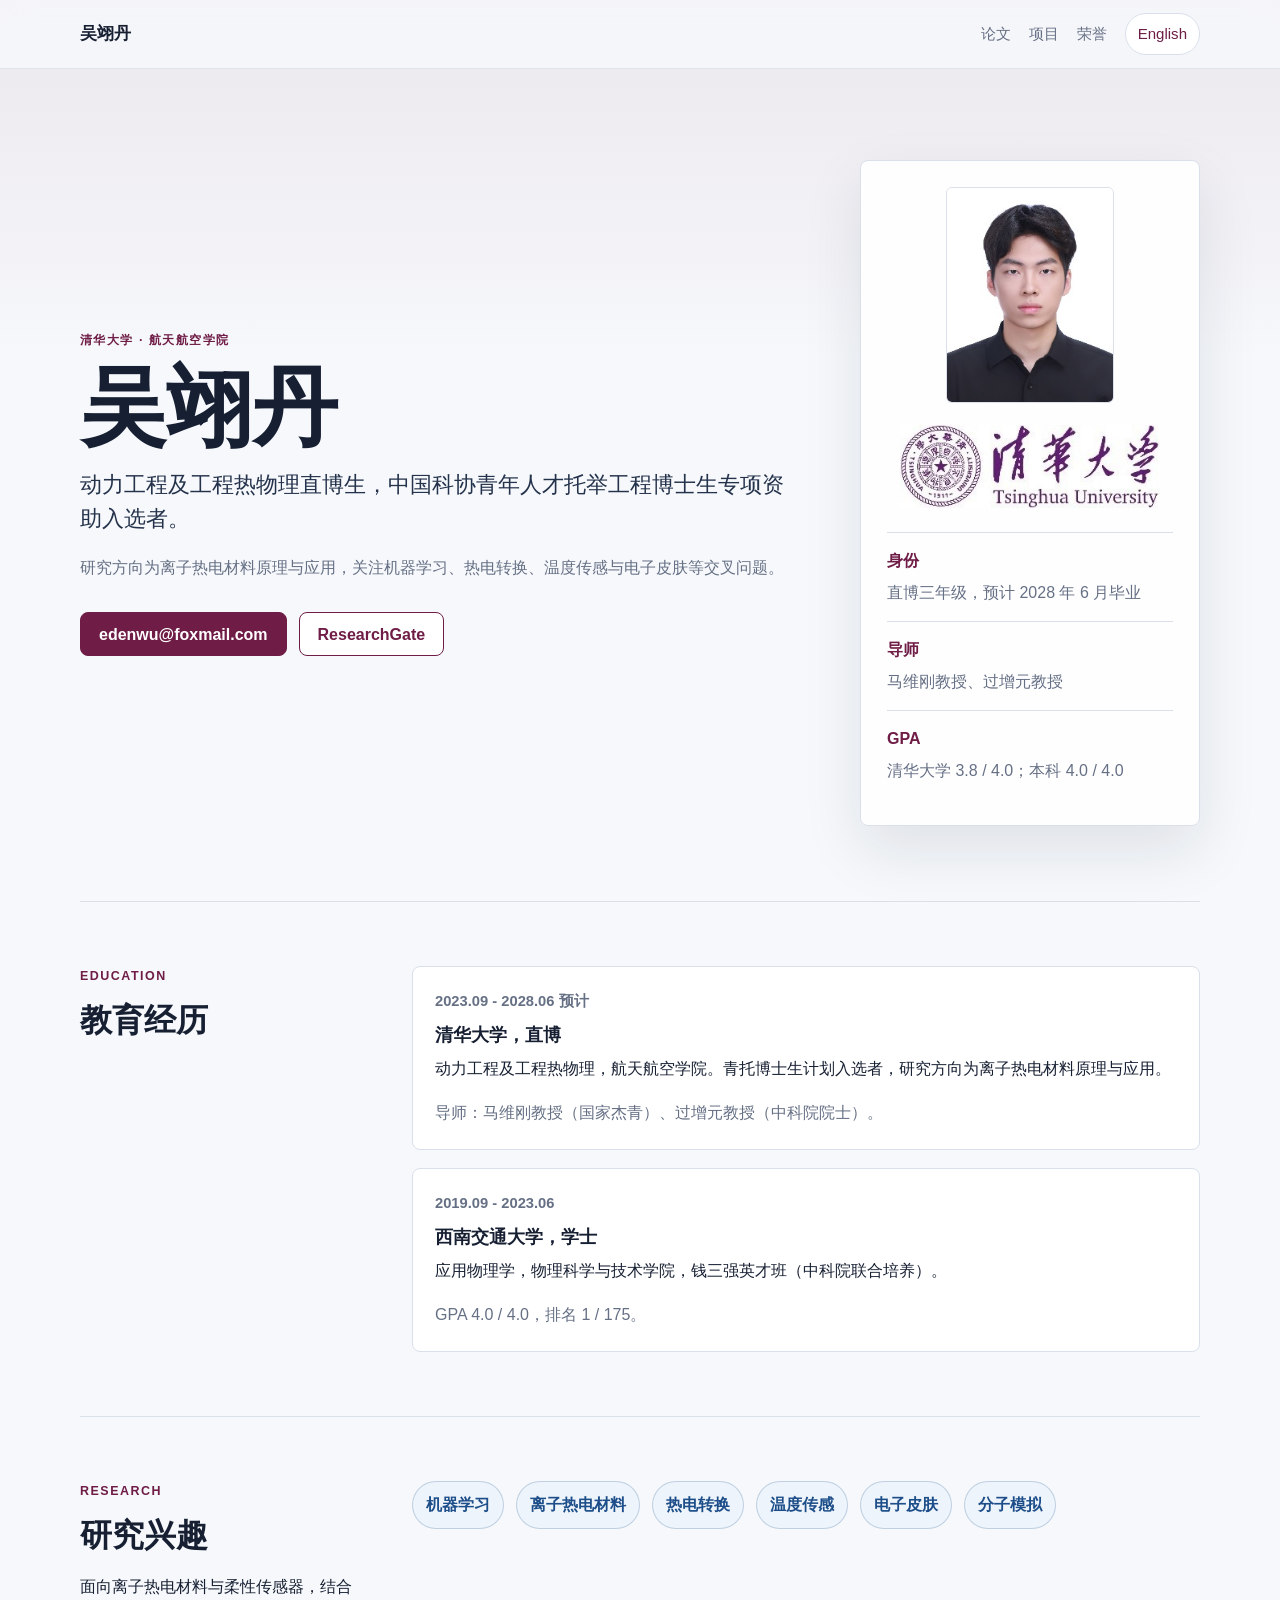
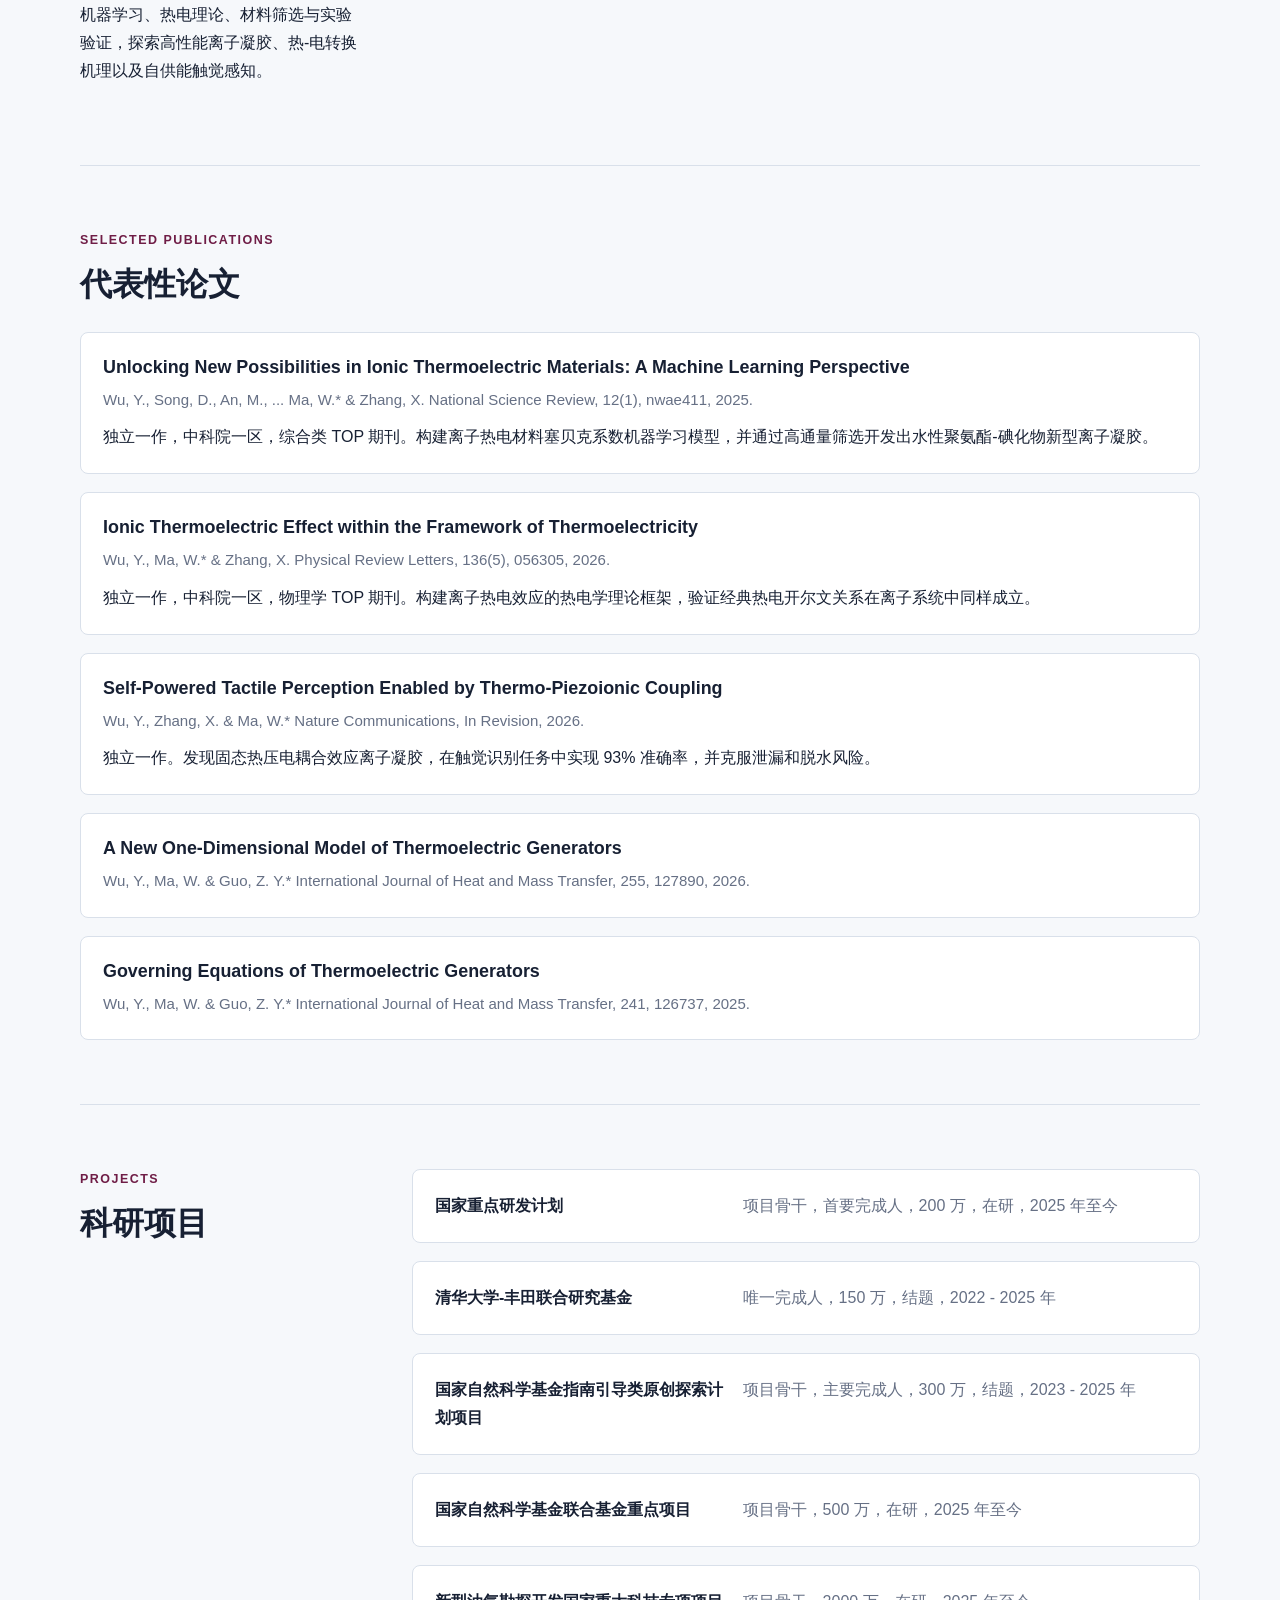
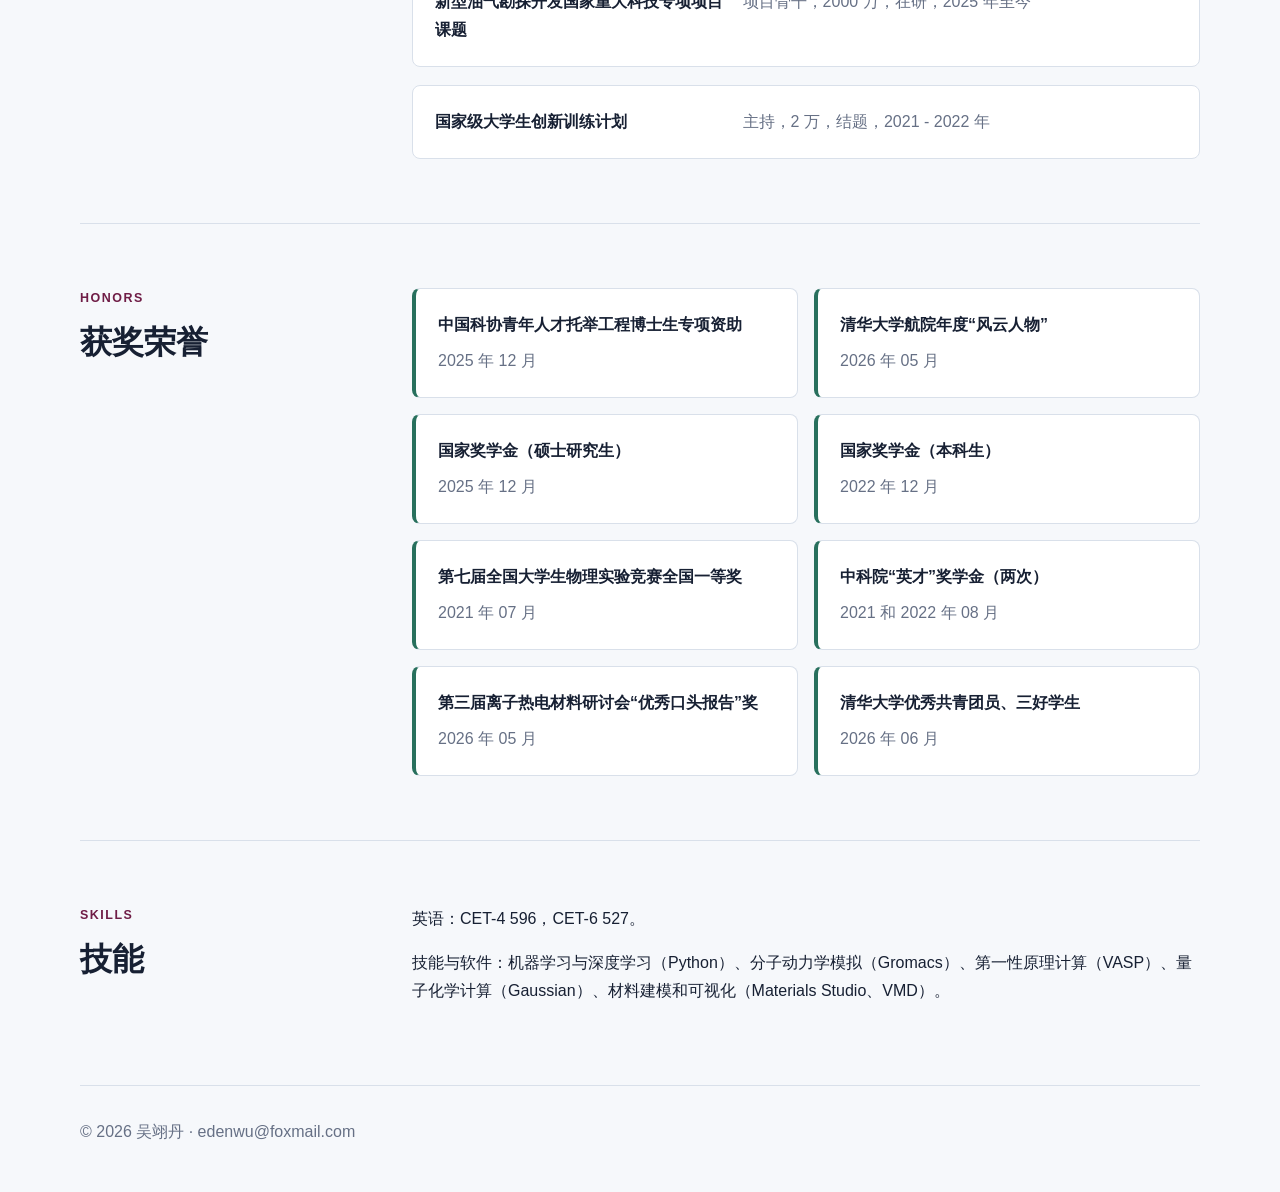
==== index.html @ 61bd654f "Initial personal homepage" ====
<!doctype html>
<html lang="zh-CN">
<head>
  <meta charset="utf-8">
  <meta name="viewport" content="width=device-width, initial-scale=1">
  <meta name="description" content="吴翊丹个人主页，清华大学航天航空学院动力工程及工程热物理直博生。">
  <title>吴翊丹 | 个人主页</title>
  <link rel="stylesheet" href="styles.css">
</head>
<body>
  <header class="site-header">
    <nav class="nav" aria-label="主导航">
      <a class="brand" href="index.html">吴翊丹</a>
      <div class="nav-links">
        <a href="#publications">论文</a>
        <a href="#projects">项目</a>
        <a href="#honors">荣誉</a>
        <a class="language-link" href="en.html" lang="en">English</a>
      </div>
    </nav>
  </header>

  <main>
    <section class="hero">
      <div class="hero-content">
        <p class="eyebrow">清华大学 · 航天航空学院</p>
        <h1>吴翊丹</h1>
        <p class="subtitle">动力工程及工程热物理直博生，中国科协青年人才托举工程博士生专项资助入选者。</p>
        <p class="intro">
          研究方向为离子热电材料原理与应用，关注机器学习、热电转换、温度传感与电子皮肤等交叉问题。
        </p>
        <div class="hero-actions">
          <a class="button" href="mailto:edenwu@foxmail.com">edenwu@foxmail.com</a>
          <a class="button secondary" href="https://www.researchgate.net/profile/Yidan-Wu-10" target="_blank" rel="noreferrer">ResearchGate</a>
        </div>
      </div>
      <aside class="profile-panel" aria-label="个人信息">
        <img class="avatar" src="assets/avatar.jpeg" alt="吴翊丹头像">
        <img class="school-logo" src="assets/tsinghua.jpeg" alt="清华大学">
        <dl class="profile-list">
          <div>
            <dt>身份</dt>
            <dd>直博三年级，预计 2028 年 6 月毕业</dd>
          </div>
          <div>
            <dt>导师</dt>
            <dd>马维刚教授、过增元教授</dd>
          </div>
          <div>
            <dt>GPA</dt>
            <dd>清华大学 3.8 / 4.0；本科 4.0 / 4.0</dd>
          </div>
        </dl>
      </aside>
    </section>

    <section class="section grid-section" id="education">
      <div>
        <p class="section-kicker">Education</p>
        <h2>教育经历</h2>
      </div>
      <div class="timeline">
        <article class="timeline-item">
          <div class="time">2023.09 - 2028.06 预计</div>
          <h3>清华大学，直博</h3>
          <p>动力工程及工程热物理，航天航空学院。青托博士生计划入选者，研究方向为离子热电材料原理与应用。</p>
          <p class="muted">导师：马维刚教授（国家杰青）、过增元教授（中科院院士）。</p>
        </article>
        <article class="timeline-item">
          <div class="time">2019.09 - 2023.06</div>
          <h3>西南交通大学，学士</h3>
          <p>应用物理学，物理科学与技术学院，钱三强英才班（中科院联合培养）。</p>
          <p class="muted">GPA 4.0 / 4.0，排名 1 / 175。</p>
        </article>
      </div>
    </section>

    <section class="section two-column">
      <div>
        <p class="section-kicker">Research</p>
        <h2>研究兴趣</h2>
        <p>
          面向离子热电材料与柔性传感器，结合机器学习、热电理论、材料筛选与实验验证，探索高性能离子凝胶、热-电转换机理以及自供能触觉感知。
        </p>
      </div>
      <div class="keyword-list" aria-label="关键词">
        <span>机器学习</span>
        <span>离子热电材料</span>
        <span>热电转换</span>
        <span>温度传感</span>
        <span>电子皮肤</span>
        <span>分子模拟</span>
      </div>
    </section>

    <section class="section" id="publications">
      <div class="section-heading">
        <p class="section-kicker">Selected Publications</p>
        <h2>代表性论文</h2>
      </div>
      <div class="publication-list">
        <article class="publication">
          <h3>Unlocking New Possibilities in Ionic Thermoelectric Materials: A Machine Learning Perspective</h3>
          <p class="meta">Wu, Y., Song, D., An, M., ... Ma, W.* &amp; Zhang, X. National Science Review, 12(1), nwae411, 2025.</p>
          <p>独立一作，中科院一区，综合类 TOP 期刊。构建离子热电材料塞贝克系数机器学习模型，并通过高通量筛选开发出水性聚氨酯-碘化物新型离子凝胶。</p>
        </article>
        <article class="publication">
          <h3>Ionic Thermoelectric Effect within the Framework of Thermoelectricity</h3>
          <p class="meta">Wu, Y., Ma, W.* &amp; Zhang, X. Physical Review Letters, 136(5), 056305, 2026.</p>
          <p>独立一作，中科院一区，物理学 TOP 期刊。构建离子热电效应的热电学理论框架，验证经典热电开尔文关系在离子系统中同样成立。</p>
        </article>
        <article class="publication">
          <h3>Self-Powered Tactile Perception Enabled by Thermo-Piezoionic Coupling</h3>
          <p class="meta">Wu, Y., Zhang, X. &amp; Ma, W.* Nature Communications, In Revision, 2026.</p>
          <p>独立一作。发现固态热压电耦合效应离子凝胶，在触觉识别任务中实现 93% 准确率，并克服泄漏和脱水风险。</p>
        </article>
        <article class="publication">
          <h3>A New One-Dimensional Model of Thermoelectric Generators</h3>
          <p class="meta">Wu, Y., Ma, W. &amp; Guo, Z. Y.* International Journal of Heat and Mass Transfer, 255, 127890, 2026.</p>
        </article>
        <article class="publication">
          <h3>Governing Equations of Thermoelectric Generators</h3>
          <p class="meta">Wu, Y., Ma, W. &amp; Guo, Z. Y.* International Journal of Heat and Mass Transfer, 241, 126737, 2025.</p>
        </article>
      </div>
    </section>

    <section class="section grid-section" id="projects">
      <div>
        <p class="section-kicker">Projects</p>
        <h2>科研项目</h2>
      </div>
      <div class="compact-list">
        <p><strong>国家重点研发计划</strong><span>项目骨干，首要完成人，200 万，在研，2025 年至今</span></p>
        <p><strong>清华大学-丰田联合研究基金</strong><span>唯一完成人，150 万，结题，2022 - 2025 年</span></p>
        <p><strong>国家自然科学基金指南引导类原创探索计划项目</strong><span>项目骨干，主要完成人，300 万，结题，2023 - 2025 年</span></p>
        <p><strong>国家自然科学基金联合基金重点项目</strong><span>项目骨干，500 万，在研，2025 年至今</span></p>
        <p><strong>新型油气勘探开发国家重大科技专项项目课题</strong><span>项目骨干，2000 万，在研，2025 年至今</span></p>
        <p><strong>国家级大学生创新训练计划</strong><span>主持，2 万，结题，2021 - 2022 年</span></p>
      </div>
    </section>

    <section class="section grid-section" id="honors">
      <div>
        <p class="section-kicker">Honors</p>
        <h2>获奖荣誉</h2>
      </div>
      <div class="honor-grid">
        <article><strong>中国科协青年人才托举工程博士生专项资助</strong><span>2025 年 12 月</span></article>
        <article><strong>清华大学航院年度“风云人物”</strong><span>2026 年 05 月</span></article>
        <article><strong>国家奖学金（硕士研究生）</strong><span>2025 年 12 月</span></article>
        <article><strong>国家奖学金（本科生）</strong><span>2022 年 12 月</span></article>
        <article><strong>第七届全国大学生物理实验竞赛全国一等奖</strong><span>2021 年 07 月</span></article>
        <article><strong>中科院“英才”奖学金（两次）</strong><span>2021 和 2022 年 08 月</span></article>
        <article><strong>第三届离子热电材料研讨会“优秀口头报告”奖</strong><span>2026 年 05 月</span></article>
        <article><strong>清华大学优秀共青团员、三好学生</strong><span>2026 年 06 月</span></article>
      </div>
    </section>

    <section class="section two-column" id="skills">
      <div>
        <p class="section-kicker">Skills</p>
        <h2>技能</h2>
      </div>
      <div>
        <p>英语：CET-4 596，CET-6 527。</p>
        <p>技能与软件：机器学习与深度学习（Python）、分子动力学模拟（Gromacs）、第一性原理计算（VASP）、量子化学计算（Gaussian）、材料建模和可视化（Materials Studio、VMD）。</p>
      </div>
    </section>
  </main>

  <footer class="footer">
    <p>© 2026 吴翊丹 · <a href="mailto:edenwu@foxmail.com">edenwu@foxmail.com</a></p>
  </footer>
</body>
</html>
---- styles.css ----
:root {
  --bg: #f6f8fb;
  --paper: #ffffff;
  --ink: #172033;
  --muted: #667085;
  --line: #d9e0ea;
  --accent: #6f1d46;
  --accent-dark: #4d1431;
  --accent-soft: #f3e8ee;
  --blue: #1d4e89;
  --green: #28705d;
  --shadow: 0 24px 60px rgba(23, 32, 51, 0.10);
  font-family: "Segoe UI", "Noto Sans SC", "Microsoft YaHei", Arial, sans-serif;
}

* {
  box-sizing: border-box;
}

html {
  scroll-behavior: smooth;
}

body {
  margin: 0;
  background:
    linear-gradient(180deg, rgba(111, 29, 70, 0.08), rgba(246, 248, 251, 0) 360px),
    var(--bg);
  color: var(--ink);
  font-size: 16px;
  line-height: 1.75;
}

a {
  color: inherit;
  text-decoration: none;
}

a:hover {
  color: var(--accent);
}

.site-header {
  position: sticky;
  top: 0;
  z-index: 10;
  background: rgba(246, 248, 251, 0.88);
  border-bottom: 1px solid rgba(217, 224, 234, 0.8);
  backdrop-filter: blur(16px);
}

.nav {
  width: min(1120px, calc(100% - 40px));
  min-height: 68px;
  margin: 0 auto;
  display: flex;
  align-items: center;
  justify-content: space-between;
  gap: 24px;
}

.brand {
  font-weight: 800;
  font-size: 1.05rem;
  letter-spacing: 0;
}

.nav-links {
  display: flex;
  align-items: center;
  gap: 18px;
  color: var(--muted);
  font-size: 0.94rem;
  white-space: nowrap;
}

.language-link {
  padding: 7px 12px;
  border: 1px solid var(--line);
  border-radius: 999px;
  color: var(--accent);
  background: var(--paper);
}

main {
  width: min(1120px, calc(100% - 40px));
  margin: 0 auto;
}

.hero {
  min-height: calc(100vh - 68px);
  padding: 72px 0 56px;
  display: grid;
  grid-template-columns: minmax(0, 1fr) 340px;
  align-items: center;
  gap: 56px;
}

.eyebrow,
.section-kicker {
  margin: 0 0 12px;
  color: var(--accent);
  font-size: 0.78rem;
  font-weight: 800;
  letter-spacing: 0.12em;
  text-transform: uppercase;
}

h1,
h2,
h3,
p {
  margin-top: 0;
}

h1 {
  margin-bottom: 18px;
  font-size: clamp(3rem, 8vw, 5.4rem);
  line-height: 1;
  letter-spacing: 0;
}

h2 {
  margin-bottom: 18px;
  font-size: 2rem;
  line-height: 1.25;
}

h3 {
  margin-bottom: 8px;
  font-size: 1.12rem;
  line-height: 1.35;
}

.subtitle {
  max-width: 760px;
  margin-bottom: 18px;
  font-size: 1.38rem;
  line-height: 1.55;
  color: #24324b;
}

.intro {
  max-width: 720px;
  color: var(--muted);
}

.hero-actions {
  display: flex;
  flex-wrap: wrap;
  gap: 12px;
  margin-top: 30px;
}

.button {
  display: inline-flex;
  align-items: center;
  justify-content: center;
  min-height: 44px;
  padding: 10px 18px;
  border-radius: 8px;
  border: 1px solid var(--accent);
  background: var(--accent);
  color: #fff;
  font-weight: 700;
  line-height: 1.2;
}

.button:hover {
  color: #fff;
  background: var(--accent-dark);
}

.button.secondary {
  background: var(--paper);
  color: var(--accent);
}

.button.secondary:hover {
  background: var(--accent-soft);
  color: var(--accent-dark);
}

.profile-panel {
  padding: 26px;
  border: 1px solid var(--line);
  border-radius: 8px;
  background: rgba(255, 255, 255, 0.92);
  box-shadow: var(--shadow);
}

.avatar {
  display: block;
  width: 168px;
  height: 216px;
  margin: 0 auto 22px;
  object-fit: cover;
  border-radius: 6px;
  border: 1px solid var(--line);
}

.school-logo {
  display: block;
  width: 100%;
  max-width: 260px;
  margin: 0 auto 24px;
  height: auto;
}

.profile-list {
  margin: 0;
}

.profile-list div {
  padding: 14px 0;
  border-top: 1px solid var(--line);
}

.profile-list dt {
  margin-bottom: 4px;
  color: var(--accent);
  font-weight: 800;
}

.profile-list dd {
  margin: 0;
  color: var(--muted);
}

.section {
  padding: 64px 0;
  border-top: 1px solid var(--line);
}

.grid-section,
.two-column {
  display: grid;
  grid-template-columns: 280px minmax(0, 1fr);
  gap: 52px;
}

.section-heading {
  max-width: 760px;
  margin-bottom: 28px;
}

.timeline,
.publication-list,
.compact-list {
  display: grid;
  gap: 18px;
}

.timeline-item,
.publication,
.compact-list p,
.honor-grid article {
  margin: 0;
  padding: 22px;
  border: 1px solid var(--line);
  border-radius: 8px;
  background: var(--paper);
}

.time,
.meta,
.muted {
  color: var(--muted);
}

.time {
  margin-bottom: 8px;
  font-size: 0.92rem;
  font-weight: 700;
}

.meta {
  margin-bottom: 10px;
  font-size: 0.94rem;
}

.publication p:last-child,
.timeline-item p:last-child,
.compact-list p:last-child,
.honor-grid article:last-child {
  margin-bottom: 0;
}

.keyword-list {
  display: flex;
  flex-wrap: wrap;
  align-content: flex-start;
  gap: 12px;
}

.keyword-list span {
  padding: 9px 13px;
  border: 1px solid rgba(29, 78, 137, 0.22);
  border-radius: 999px;
  background: #edf4fb;
  color: var(--blue);
  font-weight: 700;
}

.compact-list p {
  display: grid;
  grid-template-columns: minmax(180px, 0.8fr) minmax(0, 1.2fr);
  gap: 18px;
}

.compact-list span,
.honor-grid span {
  color: var(--muted);
}

.honor-grid {
  display: grid;
  grid-template-columns: repeat(2, minmax(0, 1fr));
  gap: 16px;
}

.honor-grid article {
  display: grid;
  gap: 8px;
  border-left: 4px solid var(--green);
}

.footer {
  width: min(1120px, calc(100% - 40px));
  margin: 0 auto;
  padding: 32px 0 46px;
  color: var(--muted);
  border-top: 1px solid var(--line);
}

.footer p {
  margin: 0;
}

@media (max-width: 900px) {
  .hero,
  .grid-section,
  .two-column {
    grid-template-columns: 1fr;
  }

  .hero {
    min-height: auto;
    padding-top: 48px;
    gap: 34px;
  }

  .profile-panel {
    max-width: 420px;
  }

  .honor-grid {
    grid-template-columns: 1fr;
  }
}

@media (max-width: 640px) {
  .nav {
    width: min(100% - 28px, 1120px);
    min-height: auto;
    padding: 14px 0;
    align-items: flex-start;
    flex-direction: column;
    gap: 10px;
  }

  .nav-links {
    width: 100%;
    gap: 10px;
    overflow-x: auto;
    padding-bottom: 2px;
  }

  main,
  .footer {
    width: min(100% - 28px, 1120px);
  }

  .hero {
    padding: 36px 0 44px;
  }

  h1 {
    font-size: 3rem;
  }

  h2 {
    font-size: 1.55rem;
  }

  .subtitle {
    font-size: 1.1rem;
  }

  .button {
    width: 100%;
  }

  .profile-panel,
  .timeline-item,
  .publication,
  .compact-list p,
  .honor-grid article {
    padding: 18px;
  }

  .compact-list p {
    grid-template-columns: 1fr;
    gap: 8px;
  }
}
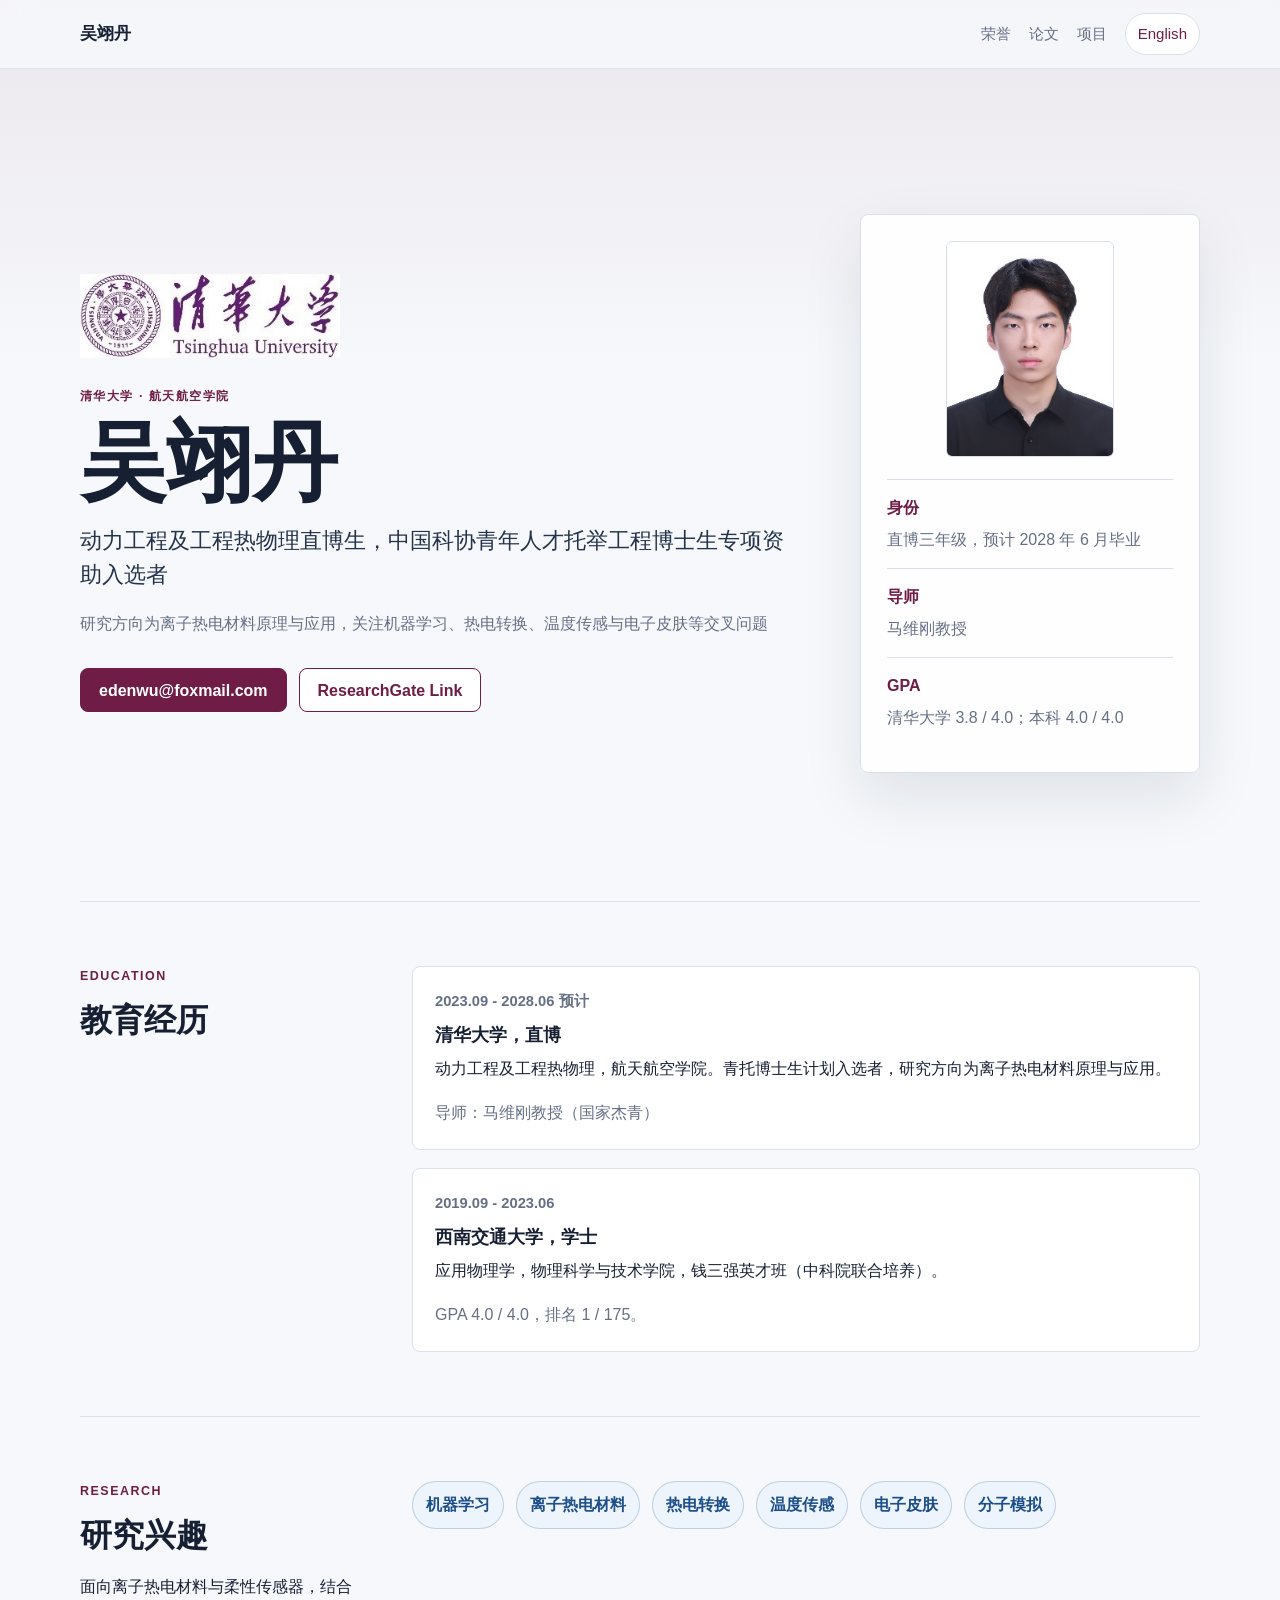
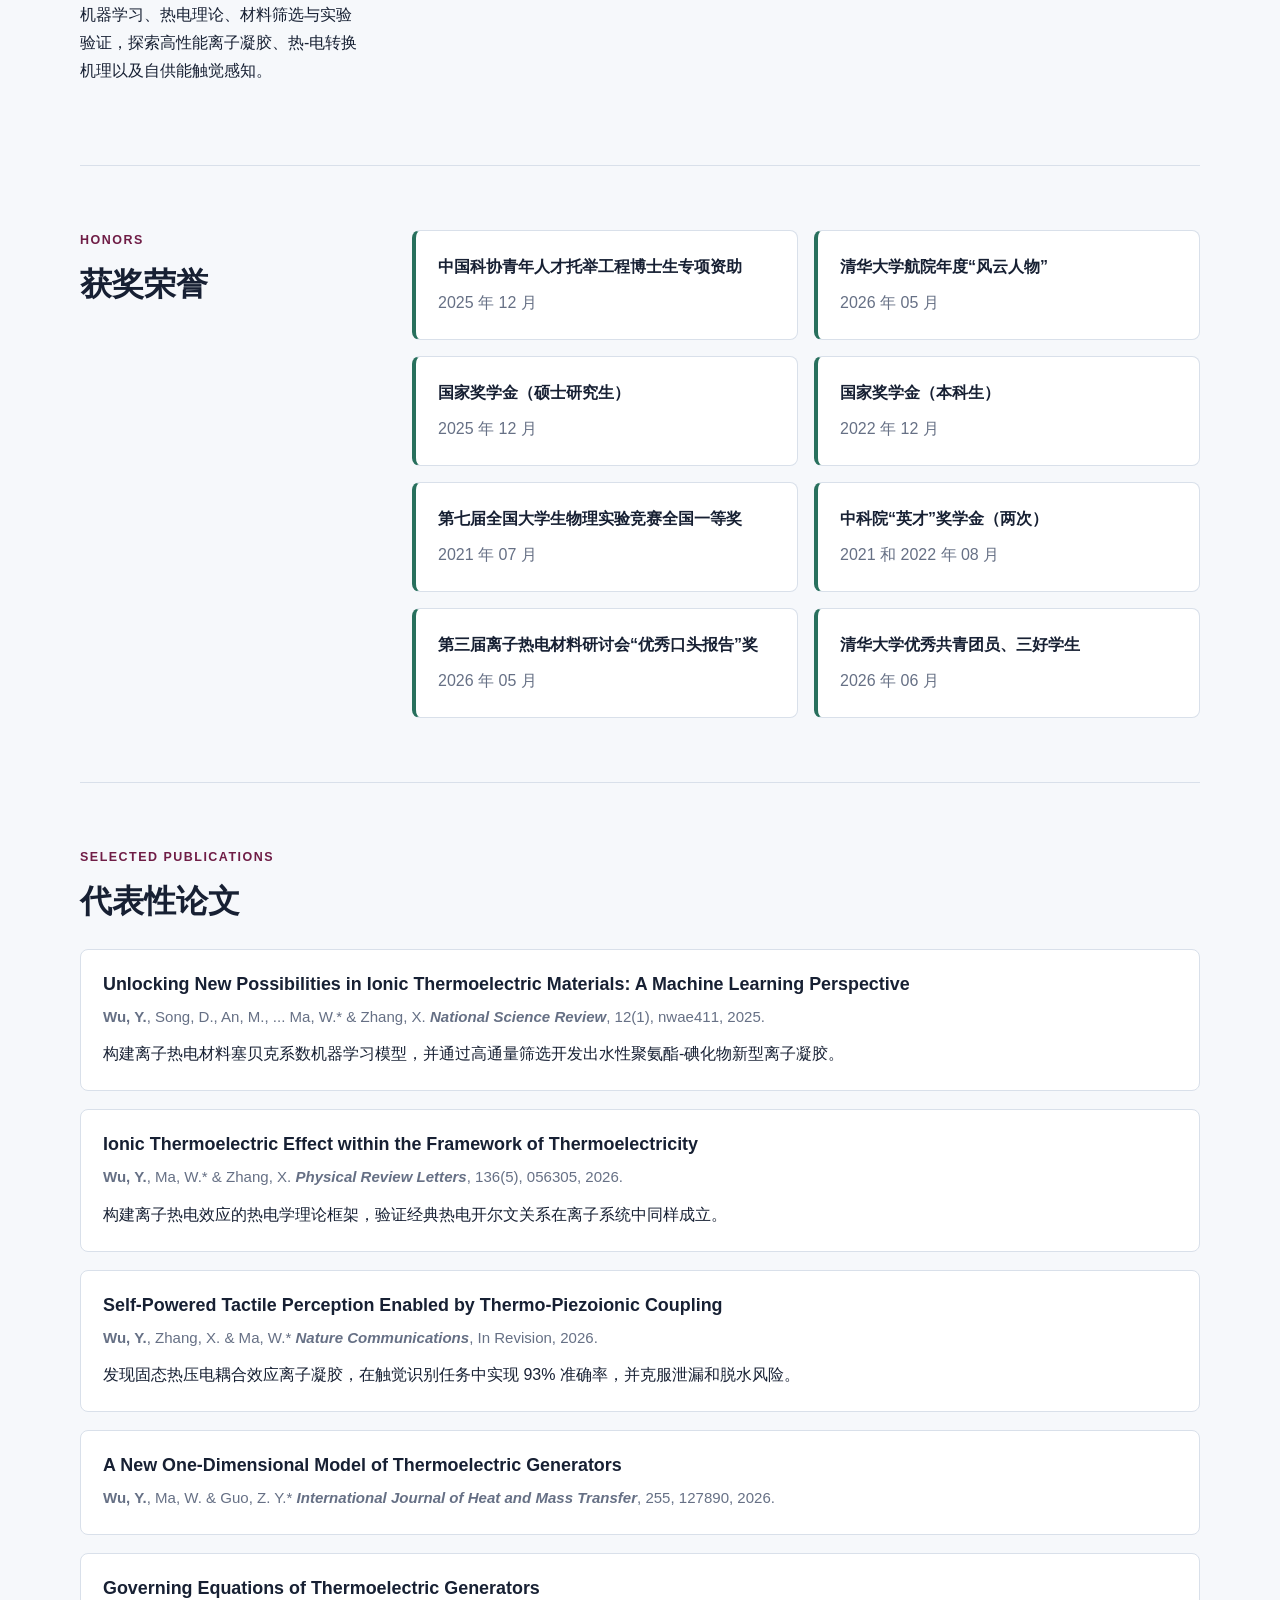
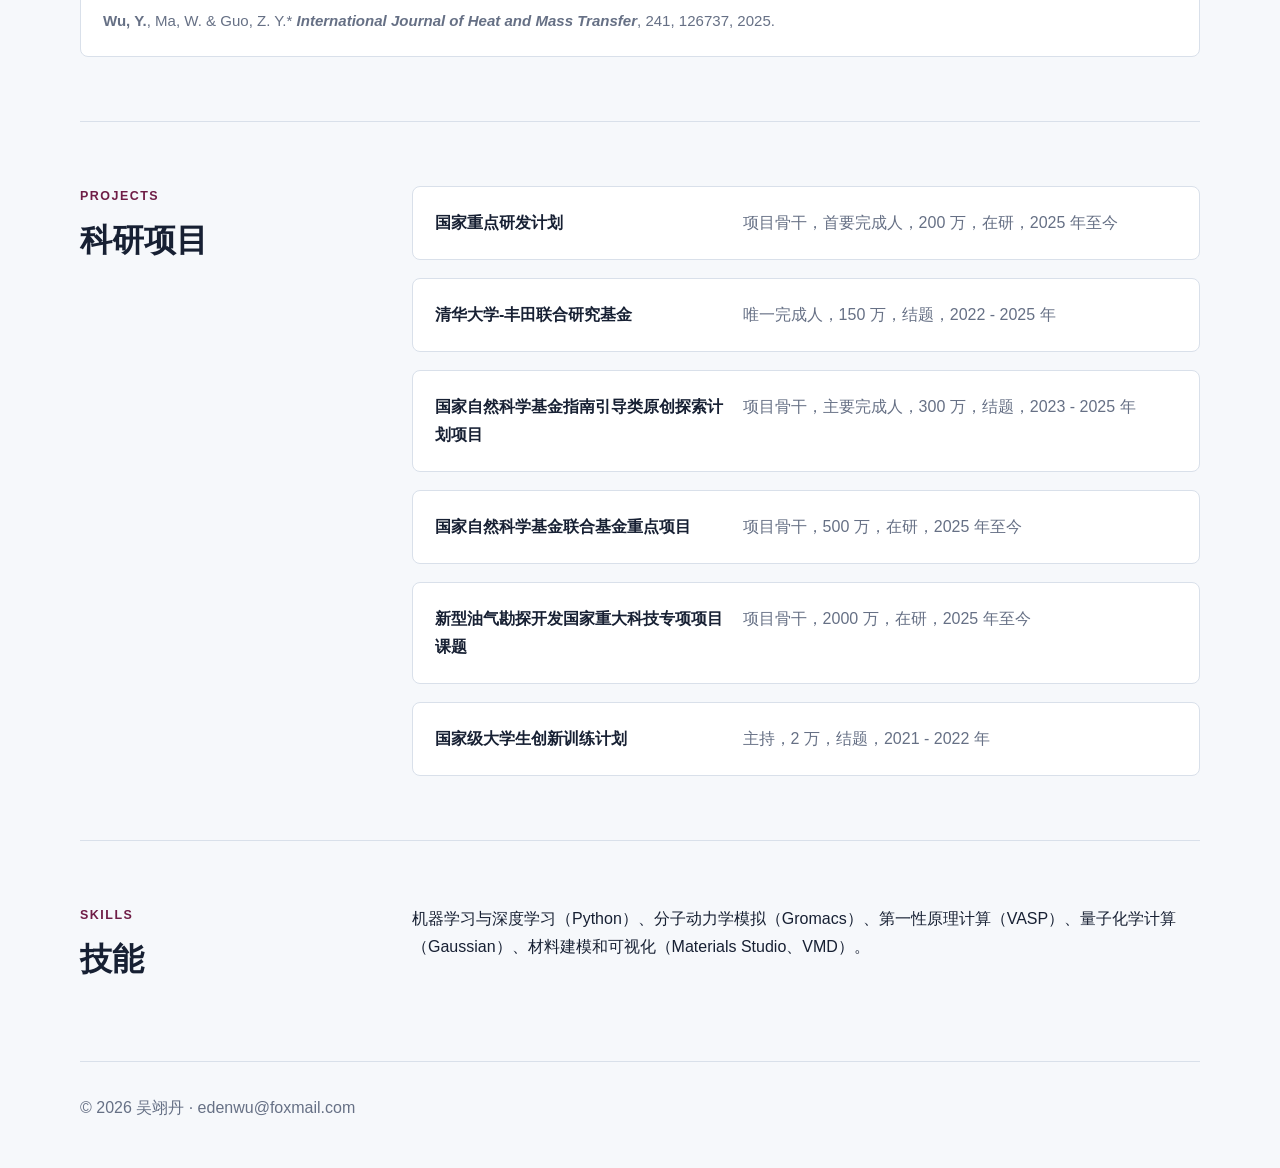
==== commit ceba80ff: "Refine homepage content" ====
--- a/index.html
+++ b/index.html
@@ -12,9 +12,9 @@
     <nav class="nav" aria-label="主导航">
       <a class="brand" href="index.html">吴翊丹</a>
       <div class="nav-links">
+        <a href="#honors">荣誉</a>
         <a href="#publications">论文</a>
         <a href="#projects">项目</a>
-        <a href="#honors">荣誉</a>
         <a class="language-link" href="en.html" lang="en">English</a>
       </div>
     </nav>
@@ -23,20 +23,20 @@
   <main>
     <section class="hero">
       <div class="hero-content">
+        <img class="hero-school-logo" src="assets/tsinghua.jpeg" alt="清华大学">
         <p class="eyebrow">清华大学 · 航天航空学院</p>
         <h1>吴翊丹</h1>
-        <p class="subtitle">动力工程及工程热物理直博生，中国科协青年人才托举工程博士生专项资助入选者。</p>
+        <p class="subtitle">动力工程及工程热物理直博生，中国科协青年人才托举工程博士生专项资助入选者</p>
         <p class="intro">
-          研究方向为离子热电材料原理与应用，关注机器学习、热电转换、温度传感与电子皮肤等交叉问题。
+          研究方向为离子热电材料原理与应用，关注机器学习、热电转换、温度传感与电子皮肤等交叉问题
         </p>
         <div class="hero-actions">
           <a class="button" href="mailto:edenwu@foxmail.com">edenwu@foxmail.com</a>
-          <a class="button secondary" href="https://www.researchgate.net/profile/Yidan-Wu-10" target="_blank" rel="noreferrer">ResearchGate</a>
+          <a class="button secondary" href="https://www.researchgate.net/profile/Yidan-Wu-10" target="_blank" rel="noreferrer">ResearchGate Link</a>
         </div>
       </div>
       <aside class="profile-panel" aria-label="个人信息">
         <img class="avatar" src="assets/avatar.jpeg" alt="吴翊丹头像">
-        <img class="school-logo" src="assets/tsinghua.jpeg" alt="清华大学">
         <dl class="profile-list">
           <div>
             <dt>身份</dt>
@@ -44,7 +44,7 @@
           </div>
           <div>
             <dt>导师</dt>
-            <dd>马维刚教授、过增元教授</dd>
+            <dd>马维刚教授</dd>
           </div>
           <div>
             <dt>GPA</dt>
@@ -64,7 +64,7 @@
           <div class="time">2023.09 - 2028.06 预计</div>
           <h3>清华大学，直博</h3>
           <p>动力工程及工程热物理，航天航空学院。青托博士生计划入选者，研究方向为离子热电材料原理与应用。</p>
-          <p class="muted">导师：马维刚教授（国家杰青）、过增元教授（中科院院士）。</p>
+          <p class="muted">导师：马维刚教授（国家杰青）</p>
         </article>
         <article class="timeline-item">
           <div class="time">2019.09 - 2023.06</div>
@@ -93,6 +93,23 @@
       </div>
     </section>
 
+    <section class="section grid-section" id="honors">
+      <div>
+        <p class="section-kicker">Honors</p>
+        <h2>获奖荣誉</h2>
+      </div>
+      <div class="honor-grid">
+        <article><strong>中国科协青年人才托举工程博士生专项资助</strong><span>2025 年 12 月</span></article>
+        <article><strong>清华大学航院年度“风云人物”</strong><span>2026 年 05 月</span></article>
+        <article><strong>国家奖学金（硕士研究生）</strong><span>2025 年 12 月</span></article>
+        <article><strong>国家奖学金（本科生）</strong><span>2022 年 12 月</span></article>
+        <article><strong>第七届全国大学生物理实验竞赛全国一等奖</strong><span>2021 年 07 月</span></article>
+        <article><strong>中科院“英才”奖学金（两次）</strong><span>2021 和 2022 年 08 月</span></article>
+        <article><strong>第三届离子热电材料研讨会“优秀口头报告”奖</strong><span>2026 年 05 月</span></article>
+        <article><strong>清华大学优秀共青团员、三好学生</strong><span>2026 年 06 月</span></article>
+      </div>
+    </section>
+
     <section class="section" id="publications">
       <div class="section-heading">
         <p class="section-kicker">Selected Publications</p>
@@ -101,26 +118,26 @@
       <div class="publication-list">
         <article class="publication">
           <h3>Unlocking New Possibilities in Ionic Thermoelectric Materials: A Machine Learning Perspective</h3>
-          <p class="meta">Wu, Y., Song, D., An, M., ... Ma, W.* &amp; Zhang, X. National Science Review, 12(1), nwae411, 2025.</p>
-          <p>独立一作，中科院一区，综合类 TOP 期刊。构建离子热电材料塞贝克系数机器学习模型，并通过高通量筛选开发出水性聚氨酯-碘化物新型离子凝胶。</p>
+          <p class="meta"><strong>Wu, Y.</strong>, Song, D., An, M., ... Ma, W.* &amp; Zhang, X. <strong><em>National Science Review</em></strong>, 12(1), nwae411, 2025.</p>
+          <p>构建离子热电材料塞贝克系数机器学习模型，并通过高通量筛选开发出水性聚氨酯-碘化物新型离子凝胶。</p>
         </article>
         <article class="publication">
           <h3>Ionic Thermoelectric Effect within the Framework of Thermoelectricity</h3>
-          <p class="meta">Wu, Y., Ma, W.* &amp; Zhang, X. Physical Review Letters, 136(5), 056305, 2026.</p>
-          <p>独立一作，中科院一区，物理学 TOP 期刊。构建离子热电效应的热电学理论框架，验证经典热电开尔文关系在离子系统中同样成立。</p>
+          <p class="meta"><strong>Wu, Y.</strong>, Ma, W.* &amp; Zhang, X. <strong><em>Physical Review Letters</em></strong>, 136(5), 056305, 2026.</p>
+          <p>构建离子热电效应的热电学理论框架，验证经典热电开尔文关系在离子系统中同样成立。</p>
         </article>
         <article class="publication">
           <h3>Self-Powered Tactile Perception Enabled by Thermo-Piezoionic Coupling</h3>
-          <p class="meta">Wu, Y., Zhang, X. &amp; Ma, W.* Nature Communications, In Revision, 2026.</p>
-          <p>独立一作。发现固态热压电耦合效应离子凝胶，在触觉识别任务中实现 93% 准确率，并克服泄漏和脱水风险。</p>
+          <p class="meta"><strong>Wu, Y.</strong>, Zhang, X. &amp; Ma, W.* <strong><em>Nature Communications</em></strong>, In Revision, 2026.</p>
+          <p>发现固态热压电耦合效应离子凝胶，在触觉识别任务中实现 93% 准确率，并克服泄漏和脱水风险。</p>
         </article>
         <article class="publication">
           <h3>A New One-Dimensional Model of Thermoelectric Generators</h3>
-          <p class="meta">Wu, Y., Ma, W. &amp; Guo, Z. Y.* International Journal of Heat and Mass Transfer, 255, 127890, 2026.</p>
+          <p class="meta"><strong>Wu, Y.</strong>, Ma, W. &amp; Guo, Z. Y.* <strong><em>International Journal of Heat and Mass Transfer</em></strong>, 255, 127890, 2026.</p>
         </article>
         <article class="publication">
           <h3>Governing Equations of Thermoelectric Generators</h3>
-          <p class="meta">Wu, Y., Ma, W. &amp; Guo, Z. Y.* International Journal of Heat and Mass Transfer, 241, 126737, 2025.</p>
+          <p class="meta"><strong>Wu, Y.</strong>, Ma, W. &amp; Guo, Z. Y.* <strong><em>International Journal of Heat and Mass Transfer</em></strong>, 241, 126737, 2025.</p>
         </article>
       </div>
     </section>
@@ -140,31 +157,13 @@
       </div>
     </section>
 
-    <section class="section grid-section" id="honors">
-      <div>
-        <p class="section-kicker">Honors</p>
-        <h2>获奖荣誉</h2>
-      </div>
-      <div class="honor-grid">
-        <article><strong>中国科协青年人才托举工程博士生专项资助</strong><span>2025 年 12 月</span></article>
-        <article><strong>清华大学航院年度“风云人物”</strong><span>2026 年 05 月</span></article>
-        <article><strong>国家奖学金（硕士研究生）</strong><span>2025 年 12 月</span></article>
-        <article><strong>国家奖学金（本科生）</strong><span>2022 年 12 月</span></article>
-        <article><strong>第七届全国大学生物理实验竞赛全国一等奖</strong><span>2021 年 07 月</span></article>
-        <article><strong>中科院“英才”奖学金（两次）</strong><span>2021 和 2022 年 08 月</span></article>
-        <article><strong>第三届离子热电材料研讨会“优秀口头报告”奖</strong><span>2026 年 05 月</span></article>
-        <article><strong>清华大学优秀共青团员、三好学生</strong><span>2026 年 06 月</span></article>
-      </div>
-    </section>
-
     <section class="section two-column" id="skills">
       <div>
         <p class="section-kicker">Skills</p>
         <h2>技能</h2>
       </div>
       <div>
-        <p>英语：CET-4 596，CET-6 527。</p>
-        <p>技能与软件：机器学习与深度学习（Python）、分子动力学模拟（Gromacs）、第一性原理计算（VASP）、量子化学计算（Gaussian）、材料建模和可视化（Materials Studio、VMD）。</p>
+        <p>机器学习与深度学习（Python）、分子动力学模拟（Gromacs）、第一性原理计算（VASP）、量子化学计算（Gaussian）、材料建模和可视化（Materials Studio、VMD）。</p>
       </div>
     </section>
   </main>
--- a/styles.css
+++ b/styles.css
@@ -145,6 +145,13 @@
   color: var(--muted);
 }
 
+.hero-school-logo {
+  display: block;
+  width: min(260px, 64vw);
+  height: auto;
+  margin: 0 0 28px;
+}
+
 .hero-actions {
   display: flex;
   flex-wrap: wrap;
@@ -199,14 +206,6 @@
   border: 1px solid var(--line);
 }
 
-.school-logo {
-  display: block;
-  width: 100%;
-  max-width: 260px;
-  margin: 0 auto 24px;
-  height: auto;
-}
-
 .profile-list {
   margin: 0;
 }
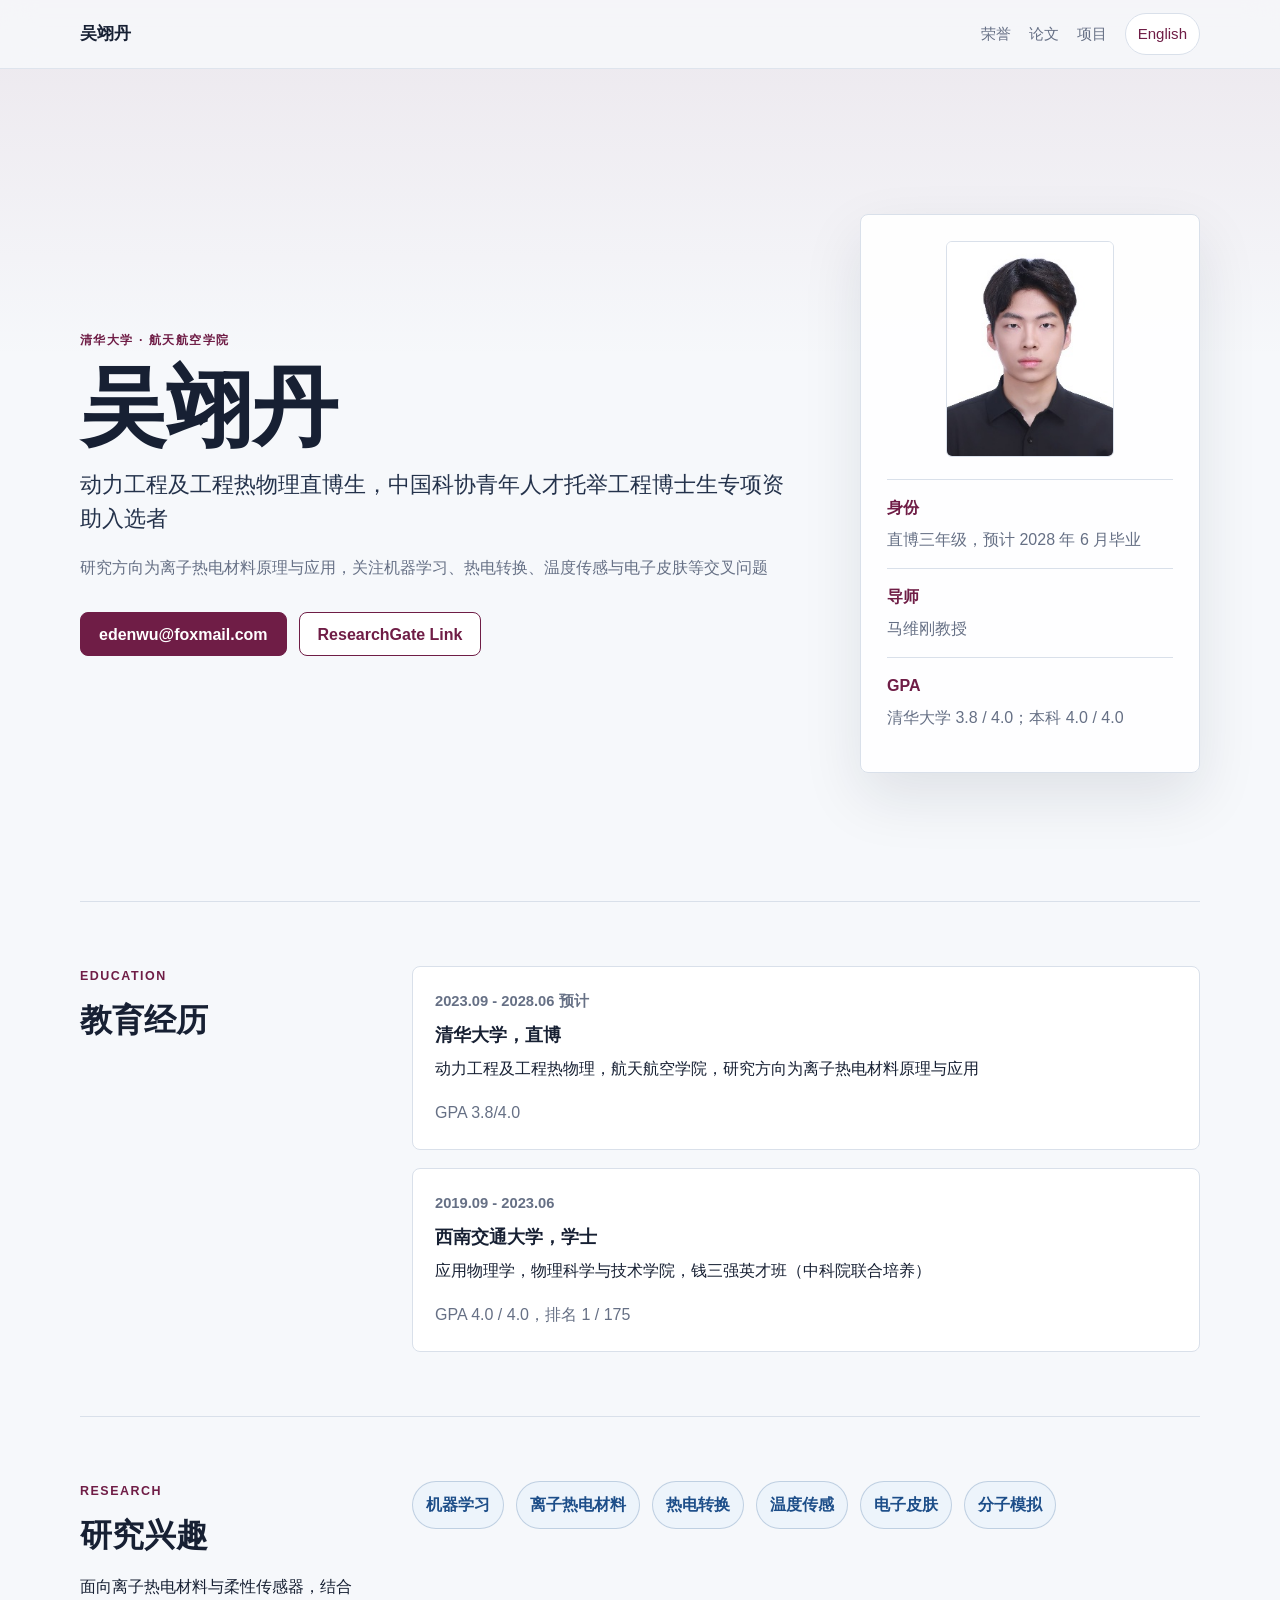
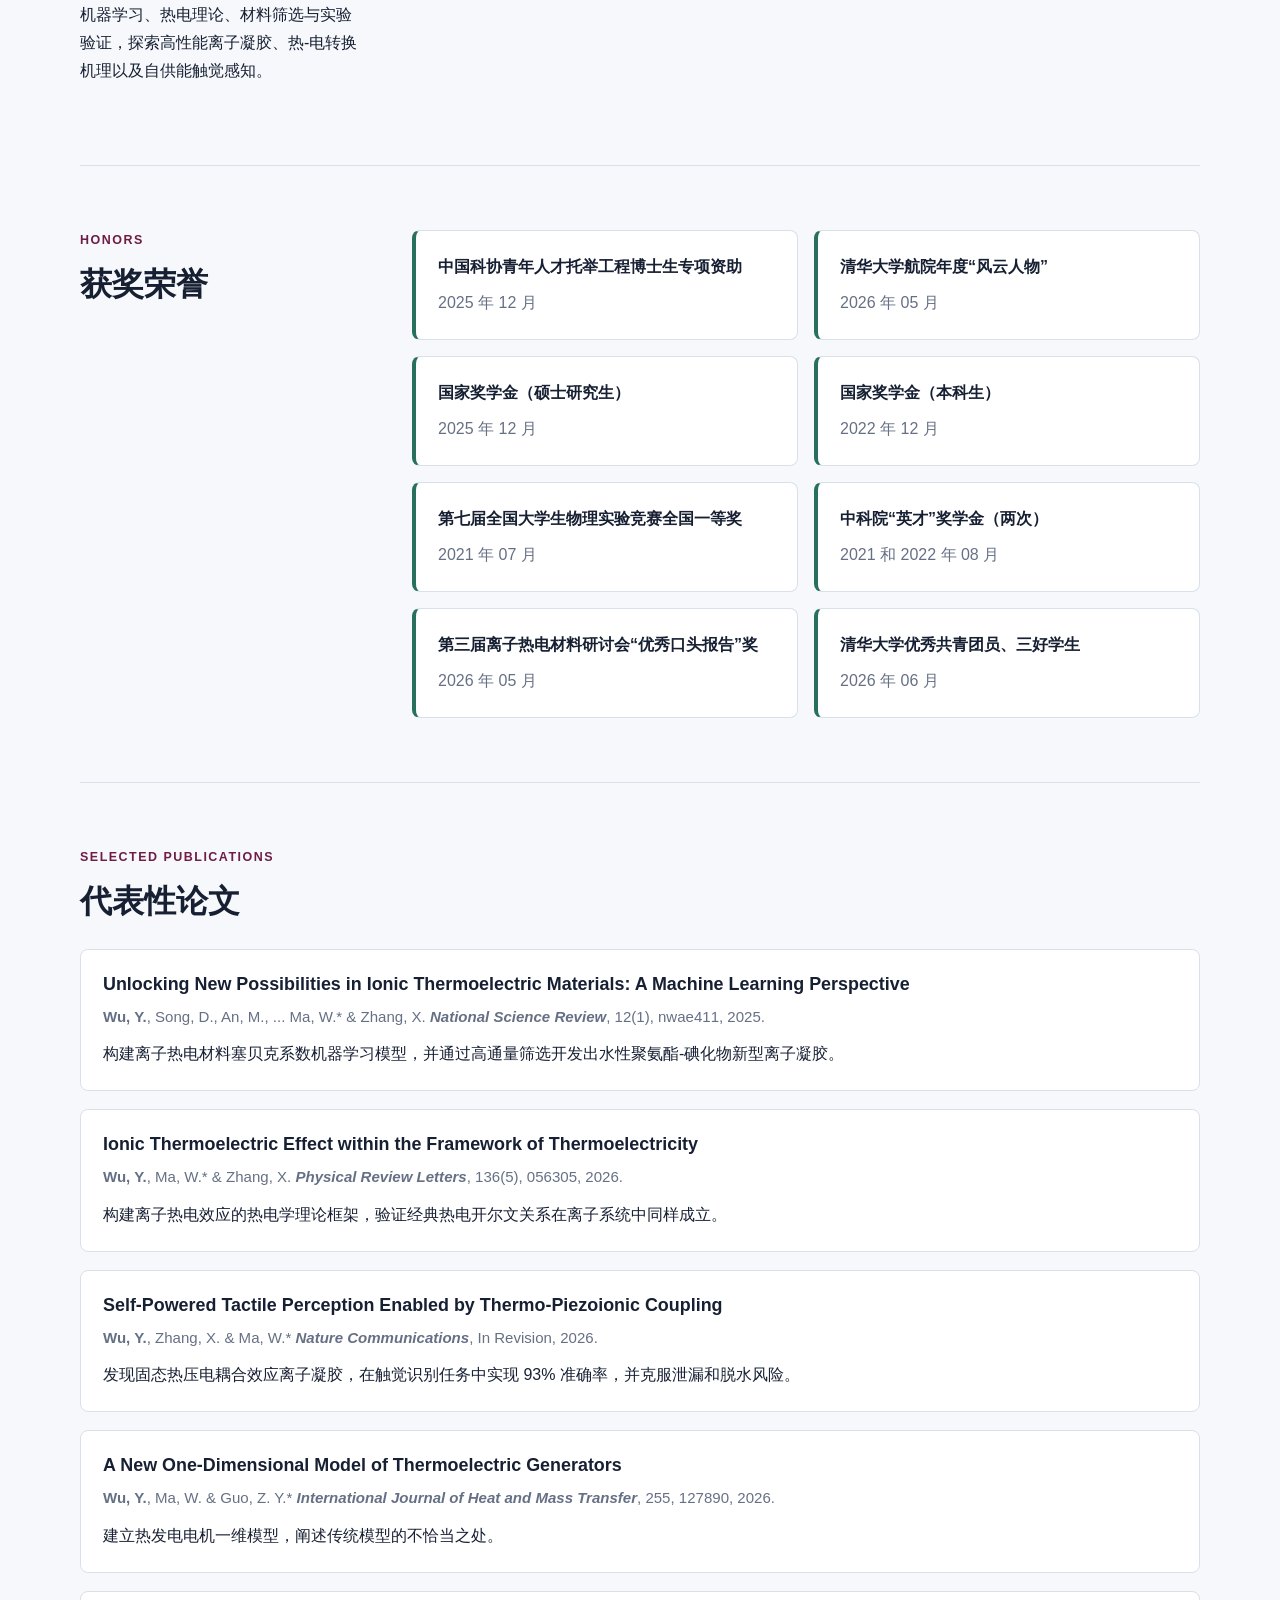
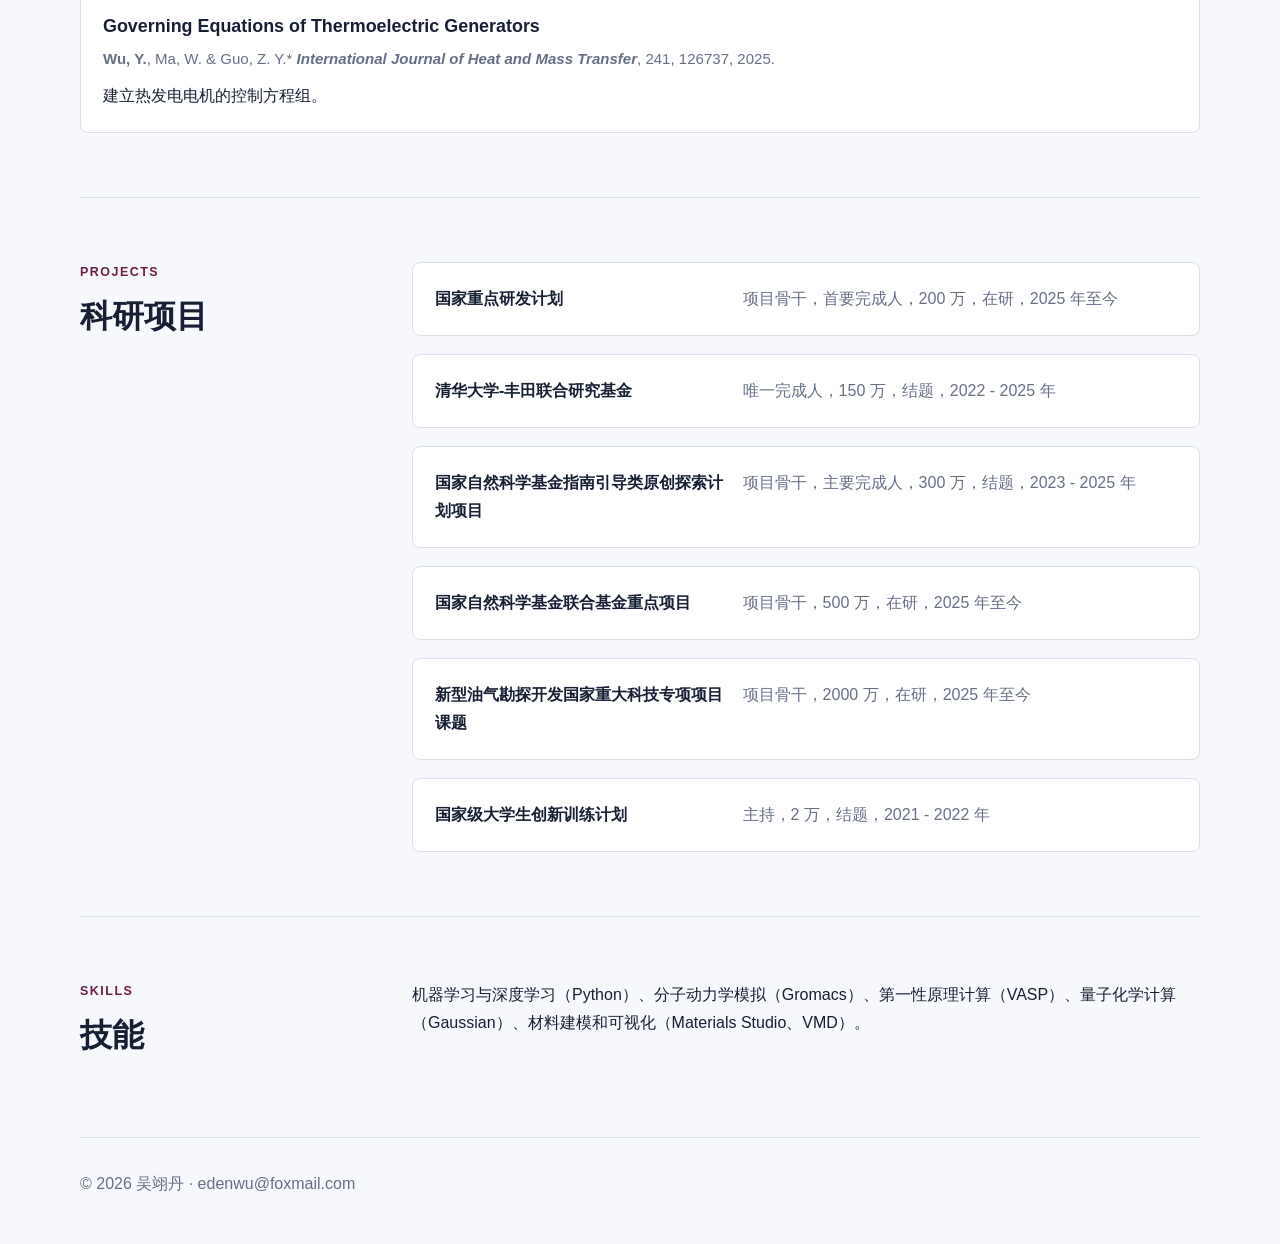
==== commit 3fb65a22: "Update homepage education and publications" ====
--- a/index.html
+++ b/index.html
@@ -23,7 +23,6 @@
   <main>
     <section class="hero">
       <div class="hero-content">
-        <img class="hero-school-logo" src="assets/tsinghua.jpeg" alt="清华大学">
         <p class="eyebrow">清华大学 · 航天航空学院</p>
         <h1>吴翊丹</h1>
         <p class="subtitle">动力工程及工程热物理直博生，中国科协青年人才托举工程博士生专项资助入选者</p>
@@ -63,14 +62,14 @@
         <article class="timeline-item">
           <div class="time">2023.09 - 2028.06 预计</div>
           <h3>清华大学，直博</h3>
-          <p>动力工程及工程热物理，航天航空学院。青托博士生计划入选者，研究方向为离子热电材料原理与应用。</p>
-          <p class="muted">导师：马维刚教授（国家杰青）</p>
+          <p>动力工程及工程热物理，航天航空学院，研究方向为离子热电材料原理与应用</p>
+          <p class="muted">GPA 3.8/4.0</p>
         </article>
         <article class="timeline-item">
           <div class="time">2019.09 - 2023.06</div>
           <h3>西南交通大学，学士</h3>
-          <p>应用物理学，物理科学与技术学院，钱三强英才班（中科院联合培养）。</p>
-          <p class="muted">GPA 4.0 / 4.0，排名 1 / 175。</p>
+          <p>应用物理学，物理科学与技术学院，钱三强英才班（中科院联合培养）</p>
+          <p class="muted">GPA 4.0 / 4.0，排名 1 / 175</p>
         </article>
       </div>
     </section>
@@ -134,10 +133,12 @@
         <article class="publication">
           <h3>A New One-Dimensional Model of Thermoelectric Generators</h3>
           <p class="meta"><strong>Wu, Y.</strong>, Ma, W. &amp; Guo, Z. Y.* <strong><em>International Journal of Heat and Mass Transfer</em></strong>, 255, 127890, 2026.</p>
+          <p>建立热发电电机一维模型，阐述传统模型的不恰当之处。</p>
         </article>
         <article class="publication">
           <h3>Governing Equations of Thermoelectric Generators</h3>
           <p class="meta"><strong>Wu, Y.</strong>, Ma, W. &amp; Guo, Z. Y.* <strong><em>International Journal of Heat and Mass Transfer</em></strong>, 241, 126737, 2025.</p>
+          <p>建立热发电电机的控制方程组。</p>
         </article>
       </div>
     </section>
--- a/styles.css
+++ b/styles.css
@@ -145,13 +145,6 @@
   color: var(--muted);
 }
 
-.hero-school-logo {
-  display: block;
-  width: min(260px, 64vw);
-  height: auto;
-  margin: 0 0 28px;
-}
-
 .hero-actions {
   display: flex;
   flex-wrap: wrap;
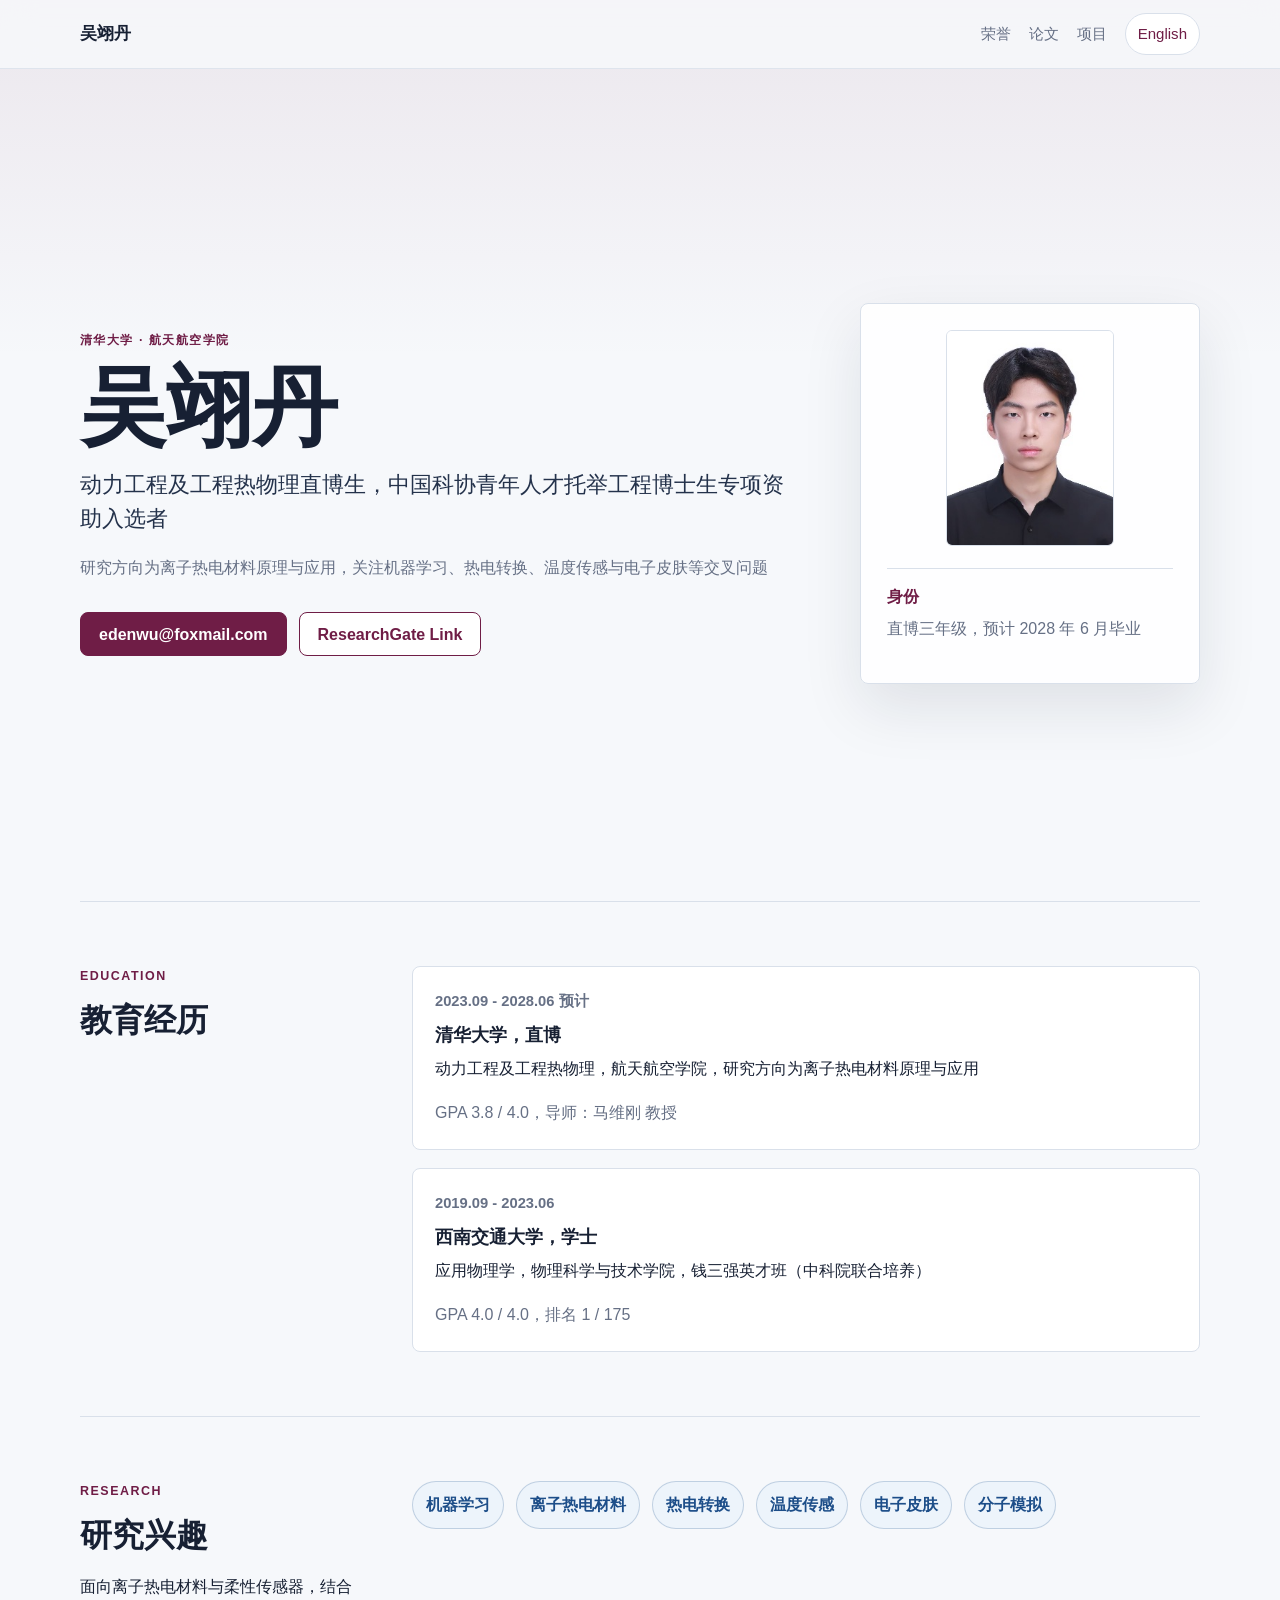
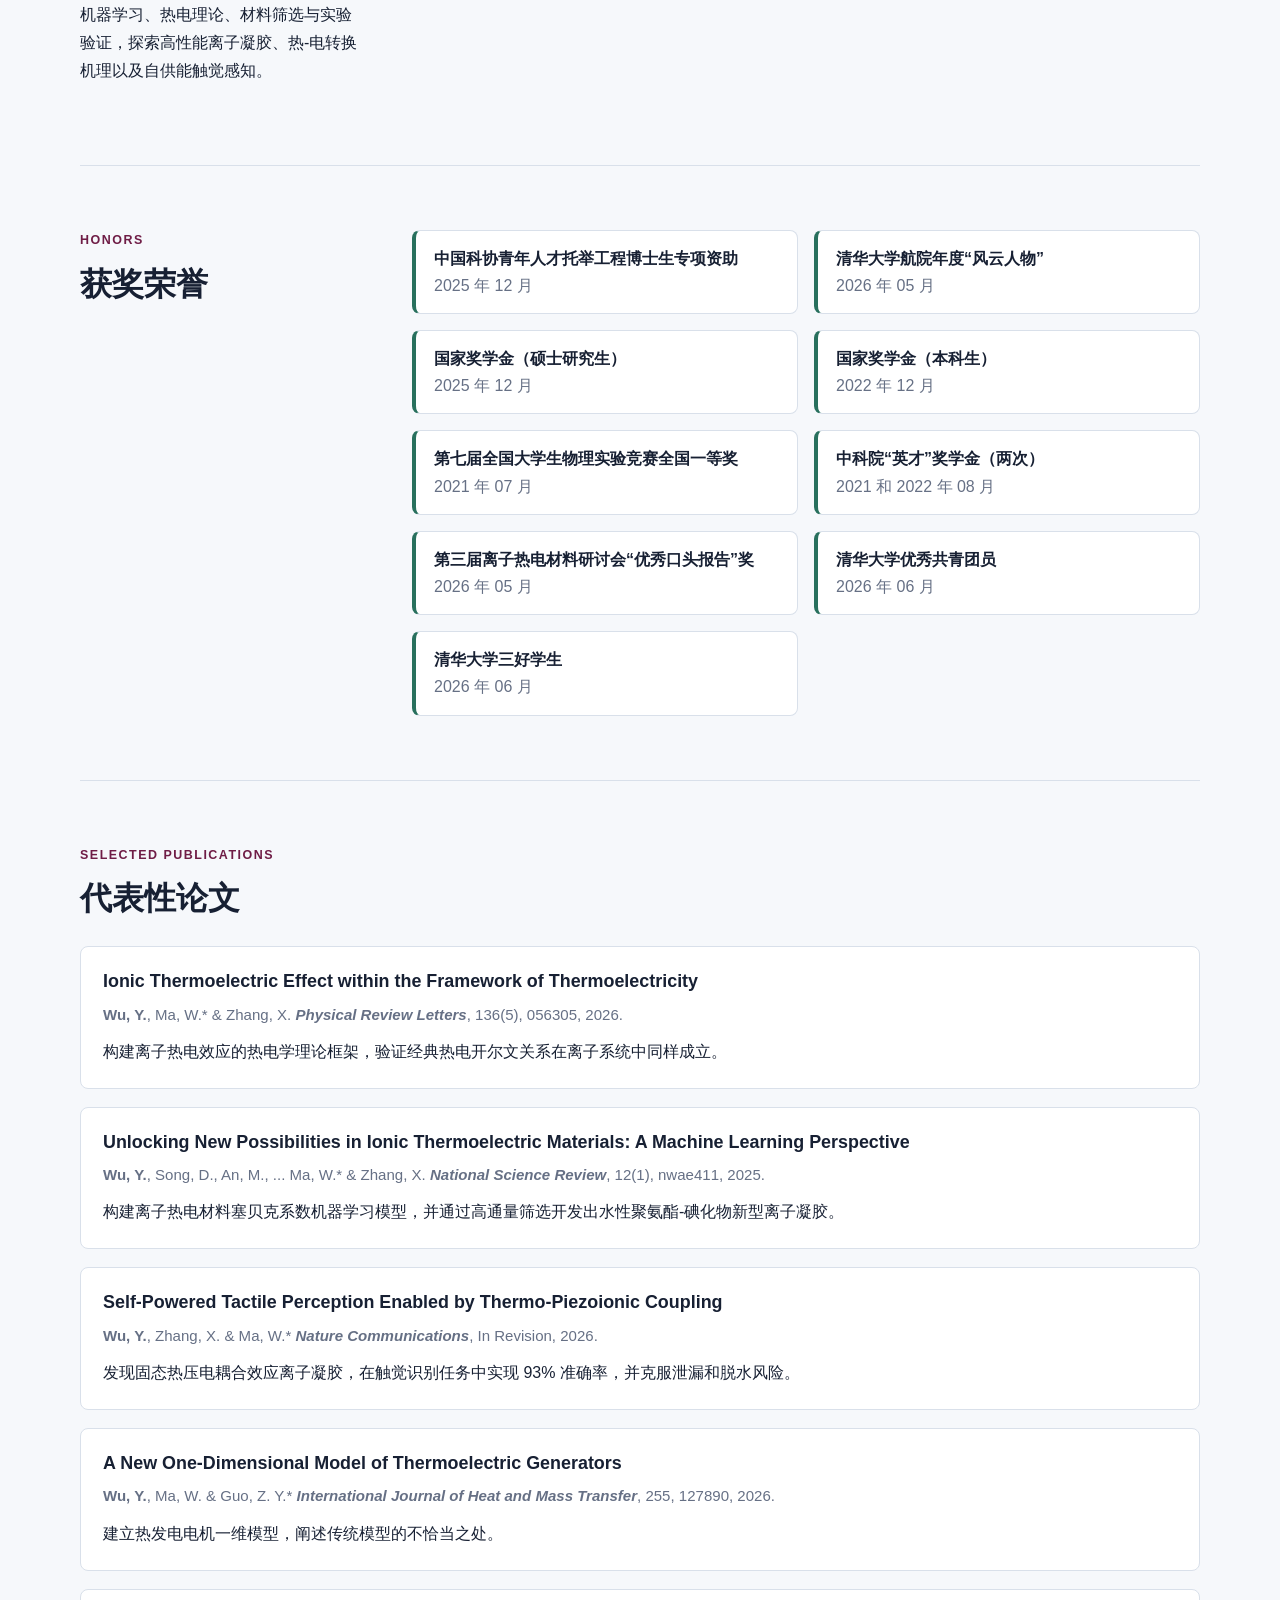
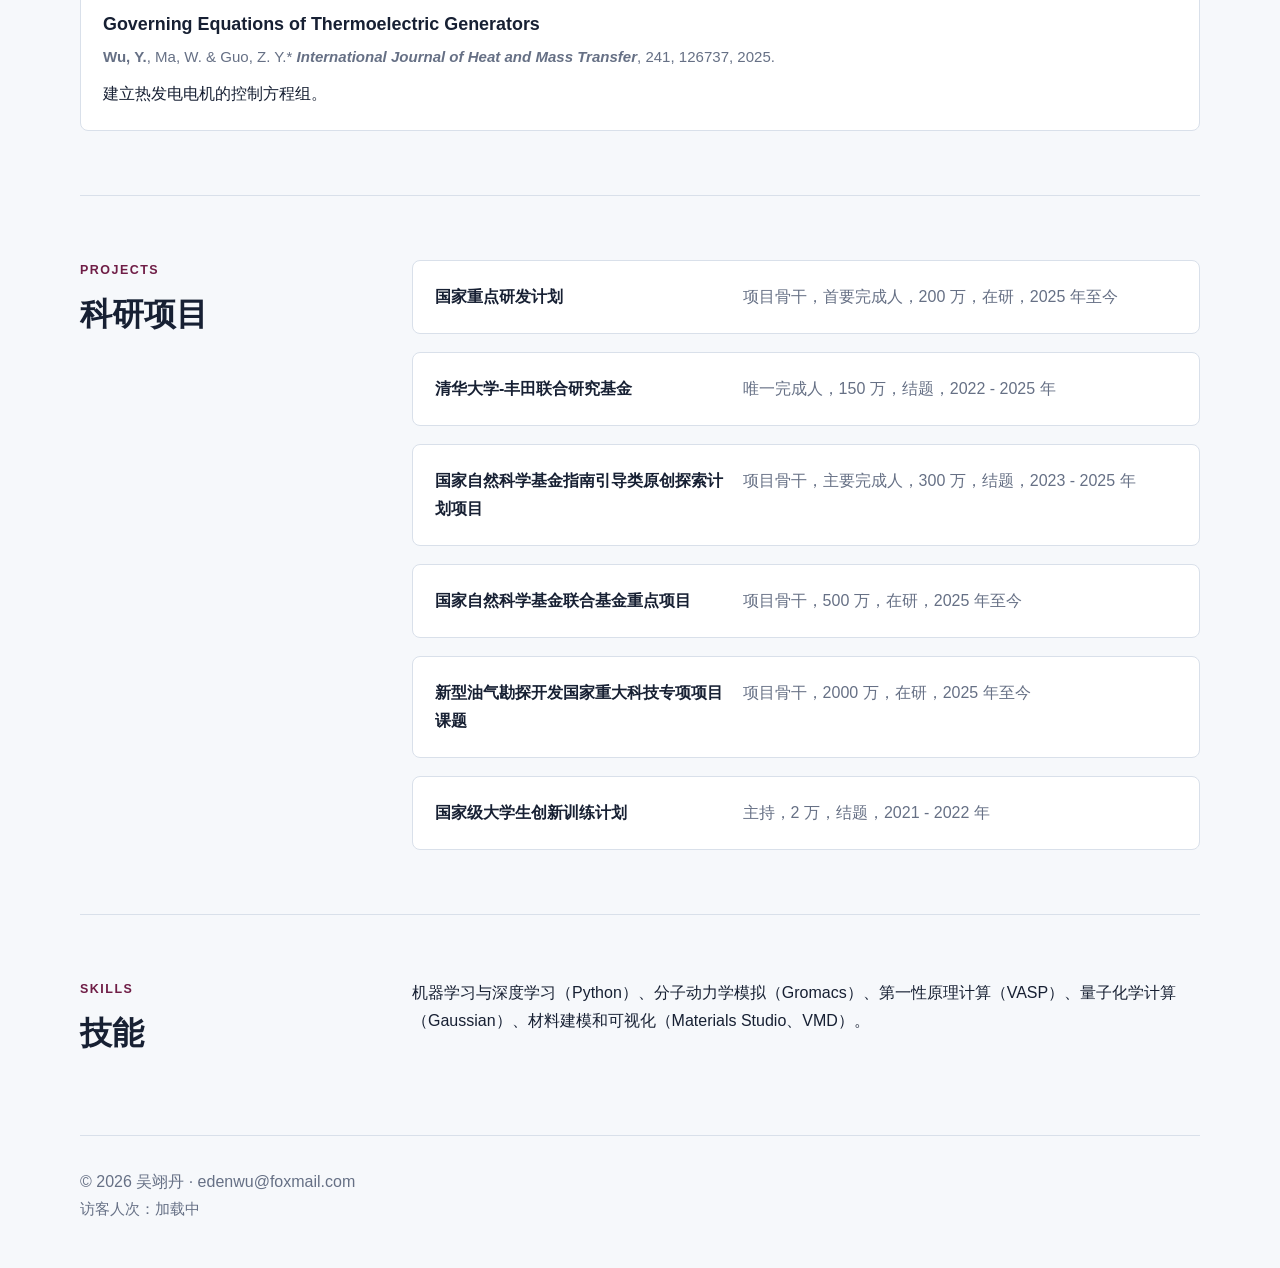
==== commit f1c58a27: "Add visitor count and refine homepage" ====
--- a/index.html
+++ b/index.html
@@ -41,14 +41,6 @@
             <dt>身份</dt>
             <dd>直博三年级，预计 2028 年 6 月毕业</dd>
           </div>
-          <div>
-            <dt>导师</dt>
-            <dd>马维刚教授</dd>
-          </div>
-          <div>
-            <dt>GPA</dt>
-            <dd>清华大学 3.8 / 4.0；本科 4.0 / 4.0</dd>
-          </div>
         </dl>
       </aside>
     </section>
@@ -63,7 +55,7 @@
           <div class="time">2023.09 - 2028.06 预计</div>
           <h3>清华大学，直博</h3>
           <p>动力工程及工程热物理，航天航空学院，研究方向为离子热电材料原理与应用</p>
-          <p class="muted">GPA 3.8/4.0</p>
+          <p class="muted">GPA 3.8 / 4.0，导师：马维刚 教授</p>
         </article>
         <article class="timeline-item">
           <div class="time">2019.09 - 2023.06</div>
@@ -105,7 +97,8 @@
         <article><strong>第七届全国大学生物理实验竞赛全国一等奖</strong><span>2021 年 07 月</span></article>
         <article><strong>中科院“英才”奖学金（两次）</strong><span>2021 和 2022 年 08 月</span></article>
         <article><strong>第三届离子热电材料研讨会“优秀口头报告”奖</strong><span>2026 年 05 月</span></article>
-        <article><strong>清华大学优秀共青团员、三好学生</strong><span>2026 年 06 月</span></article>
+        <article><strong>清华大学优秀共青团员</strong><span>2026 年 06 月</span></article>
+        <article><strong>清华大学三好学生</strong><span>2026 年 06 月</span></article>
       </div>
     </section>
 
@@ -116,14 +109,14 @@
       </div>
       <div class="publication-list">
         <article class="publication">
+          <h3>Ionic Thermoelectric Effect within the Framework of Thermoelectricity</h3>
+          <p class="meta"><strong>Wu, Y.</strong>, Ma, W.* &amp; Zhang, X. <strong><em>Physical Review Letters</em></strong>, 136(5), 056305, 2026.</p>
+          <p>构建离子热电效应的热电学理论框架，验证经典热电开尔文关系在离子系统中同样成立。</p>
+        </article>
+        <article class="publication">
           <h3>Unlocking New Possibilities in Ionic Thermoelectric Materials: A Machine Learning Perspective</h3>
           <p class="meta"><strong>Wu, Y.</strong>, Song, D., An, M., ... Ma, W.* &amp; Zhang, X. <strong><em>National Science Review</em></strong>, 12(1), nwae411, 2025.</p>
           <p>构建离子热电材料塞贝克系数机器学习模型，并通过高通量筛选开发出水性聚氨酯-碘化物新型离子凝胶。</p>
-        </article>
-        <article class="publication">
-          <h3>Ionic Thermoelectric Effect within the Framework of Thermoelectricity</h3>
-          <p class="meta"><strong>Wu, Y.</strong>, Ma, W.* &amp; Zhang, X. <strong><em>Physical Review Letters</em></strong>, 136(5), 056305, 2026.</p>
-          <p>构建离子热电效应的热电学理论框架，验证经典热电开尔文关系在离子系统中同样成立。</p>
         </article>
         <article class="publication">
           <h3>Self-Powered Tactile Perception Enabled by Thermo-Piezoionic Coupling</h3>
@@ -171,6 +164,8 @@
 
   <footer class="footer">
     <p>© 2026 吴翊丹 · <a href="mailto:edenwu@foxmail.com">edenwu@foxmail.com</a></p>
+    <p class="visitor-count">访客人次：<span id="busuanzi_value_site_pv">加载中</span></p>
   </footer>
+  <script async src="https://busuanzi.ibruce.info/busuanzi/2.3/busuanzi.pure.mini.js"></script>
 </body>
 </html>
--- a/styles.css
+++ b/styles.css
@@ -313,7 +313,9 @@
 
 .honor-grid article {
   display: grid;
-  gap: 8px;
+  gap: 4px;
+  padding: 16px 18px;
+  line-height: 1.45;
   border-left: 4px solid var(--green);
 }
 
@@ -327,6 +329,11 @@
 
 .footer p {
   margin: 0;
+}
+
+.visitor-count {
+  margin-top: 8px;
+  font-size: 0.94rem;
 }
 
 @media (max-width: 900px) {
@@ -401,6 +408,10 @@
     padding: 18px;
   }
 
+  .honor-grid article {
+    padding: 14px 16px;
+  }
+
   .compact-list p {
     grid-template-columns: 1fr;
     gap: 8px;
